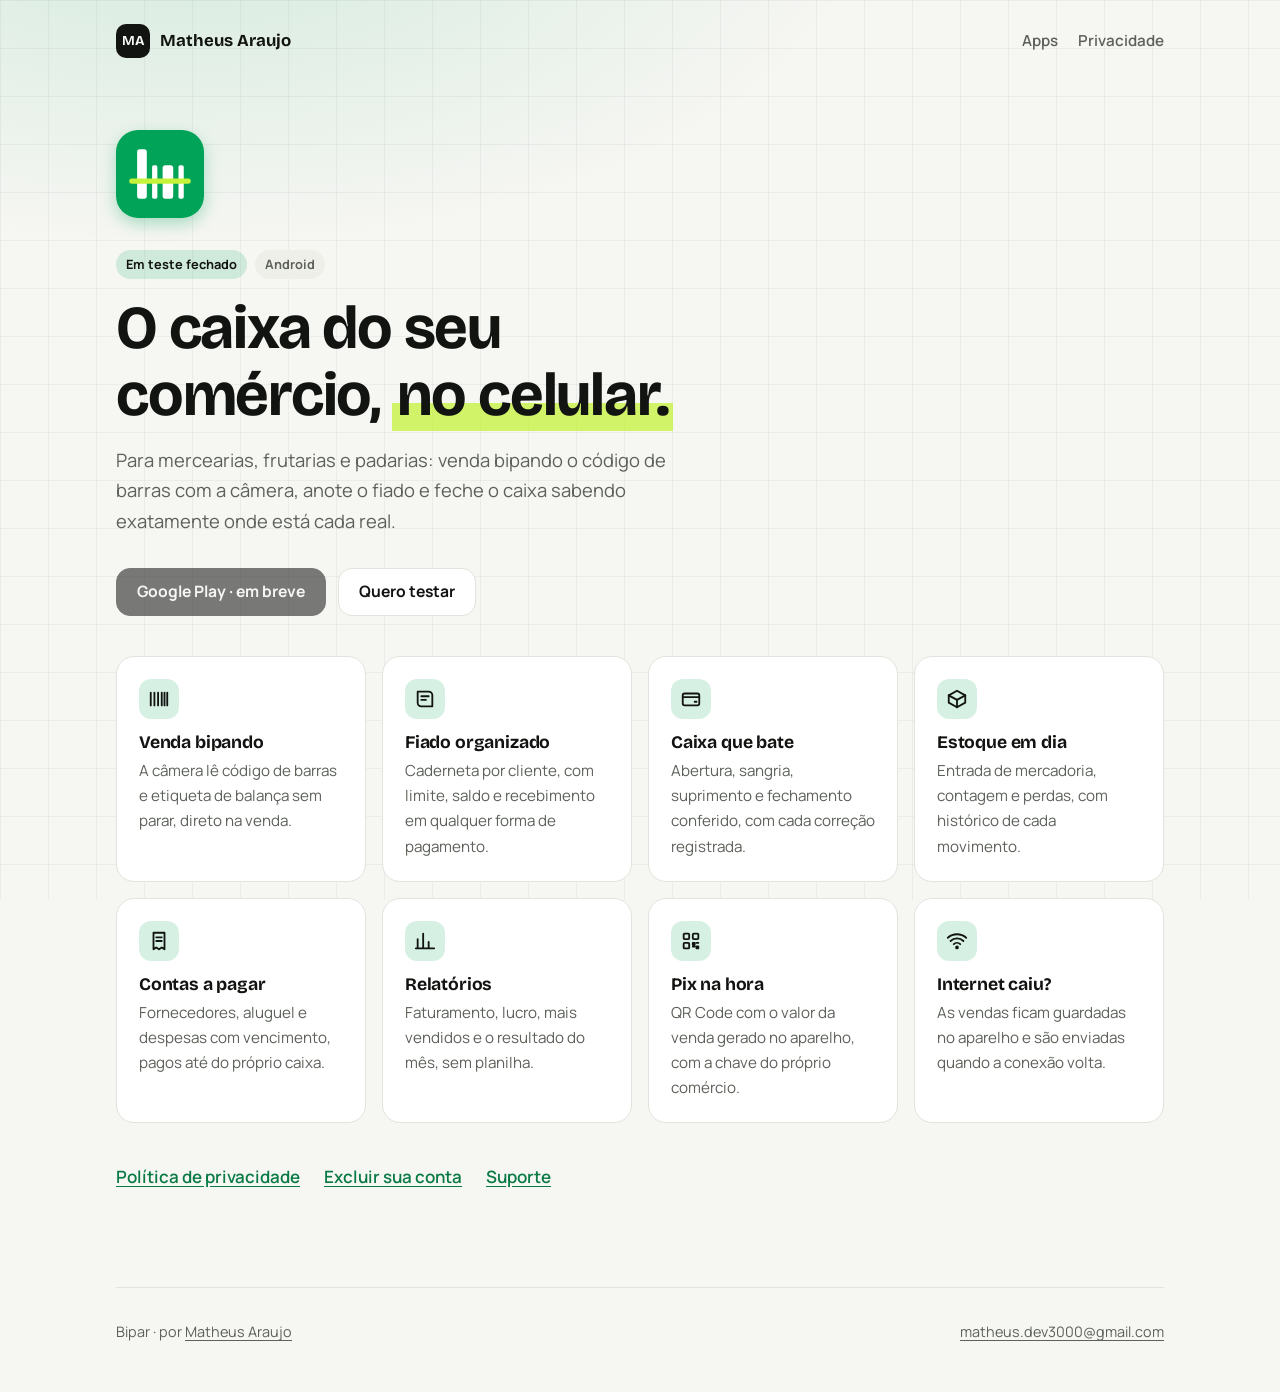
==== bipar/index.html @ b0554bd5 "Site com apps e políticas" ====
<!doctype html>
<html lang="pt-BR">
  <head>
    <meta charset="utf-8" />
    <meta name="viewport" content="width=device-width, initial-scale=1" />
    <title>Bipar · Caixa do pequeno comércio</title>
    <meta
      name="description"
      content="Bipar: vendas com leitor de código de barras, fiado, estoque, caixa e contas a pagar para mercearias, frutarias e padarias."
    />
    <link rel="icon" href="/bipar/icon.svg" type="image/svg+xml" />
    <link rel="preconnect" href="https://fonts.googleapis.com" />
    <link rel="preconnect" href="https://fonts.gstatic.com" crossorigin />
    <link
      rel="stylesheet"
      href="https://fonts.googleapis.com/css2?family=Bricolage+Grotesque:opsz,wght@12..96,700&family=Manrope:wght@400;600;700&display=swap"
    />
    <link rel="stylesheet" href="/assets/site.css" />
    <style>
      body {
        --accent: #00a357;
        --bg-glow: rgba(0, 163, 87, 0.14);
      }
      .lime {
        background: linear-gradient(transparent 62%, rgba(197, 242, 58, 0.75) 62%);
        padding: 0 0.08em;
      }
      @media (prefers-color-scheme: dark) {
        .lime {
          background: linear-gradient(transparent 62%, rgba(197, 242, 58, 0.32) 62%);
        }
      }
      .feature svg {
        width: 22px;
        height: 22px;
        stroke: currentColor;
        fill: none;
        stroke-width: 2;
        stroke-linecap: round;
        stroke-linejoin: round;
      }
    </style>
  </head>
  <body>
    <div class="wrap">
      <header class="site-header">
        <a class="brand" href="/"><span class="brand-mark">MA</span> Matheus Araujo</a>
        <nav class="nav">
          <a href="/#apps">Apps</a>
          <a href="/bipar/privacidade.html">Privacidade</a>
        </nav>
      </header>

      <main>
        <section class="app-hero">
          <img class="app-icon" src="/bipar/icon.svg" alt="Ícone do Bipar" width="88" height="88" />
          <div>
            <div class="tags">
              <span class="tag status">Em teste fechado</span>
              <span class="tag">Android</span>
            </div>
            <h1 style="margin-top: 16px">O caixa do seu comércio, <span class="lime">no celular.</span></h1>
            <p>
              Para mercearias, frutarias e padarias: venda bipando o código de barras com a câmera, anote o fiado e
              feche o caixa sabendo exatamente onde está cada real.
            </p>
            <div class="actions">
              <a class="button primary" aria-disabled="true">Google Play · em breve</a>
              <a class="button" href="mailto:matheus.dev3000@gmail.com?subject=Quero%20testar%20o%20Bipar">Quero testar</a>
            </div>
          </div>
        </section>

        <section class="features" aria-label="Funcionalidades">
          <article class="feature">
            <span class="glyph"><svg viewBox="0 0 24 24"><path d="M3 5v14M7 5v14M11 5v14M15 5v14M18 5v14M21 5v14" /></svg></span>
            <h3>Venda bipando</h3>
            <p>A câmera lê código de barras e etiqueta de balança sem parar, direto na venda.</p>
          </article>
          <article class="feature">
            <span class="glyph"><svg viewBox="0 0 24 24"><path d="M4 4h12a4 4 0 0 1 4 4v12H8a4 4 0 0 1-4-4z" /><path d="M8 9h8M8 13h5" /></svg></span>
            <h3>Fiado organizado</h3>
            <p>Caderneta por cliente, com limite, saldo e recebimento em qualquer forma de pagamento.</p>
          </article>
          <article class="feature">
            <span class="glyph"><svg viewBox="0 0 24 24"><rect x="3" y="6" width="18" height="13" rx="2" /><path d="M3 10h18M16 15h2" /></svg></span>
            <h3>Caixa que bate</h3>
            <p>Abertura, sangria, suprimento e fechamento conferido, com cada correção registrada.</p>
          </article>
          <article class="feature">
            <span class="glyph"><svg viewBox="0 0 24 24"><path d="M21 8 12 3 3 8v8l9 5 9-5z" /><path d="m3 8 9 5 9-5M12 13v8" /></svg></span>
            <h3>Estoque em dia</h3>
            <p>Entrada de mercadoria, contagem e perdas, com histórico de cada movimento.</p>
          </article>
          <article class="feature">
            <span class="glyph"><svg viewBox="0 0 24 24"><path d="M6 3h12v18l-3-2-3 2-3-2-3 2z" /><path d="M9 8h6M9 12h6" /></svg></span>
            <h3>Contas a pagar</h3>
            <p>Fornecedores, aluguel e despesas com vencimento, pagos até do próprio caixa.</p>
          </article>
          <article class="feature">
            <span class="glyph"><svg viewBox="0 0 24 24"><path d="M4 20V10M10 20V4M16 20v-7M22 20H2" /></svg></span>
            <h3>Relatórios</h3>
            <p>Faturamento, lucro, mais vendidos e o resultado do mês, sem planilha.</p>
          </article>
          <article class="feature">
            <span class="glyph"><svg viewBox="0 0 24 24"><rect x="4" y="4" width="6" height="6" rx="1" /><rect x="14" y="4" width="6" height="6" rx="1" /><rect x="4" y="14" width="6" height="6" rx="1" /><path d="M14 14h2v2h-2zM18 18h2v2h-2zM14 18h2M18 14h2" /></svg></span>
            <h3>Pix na hora</h3>
            <p>QR Code com o valor da venda gerado no aparelho, com a chave do próprio comércio.</p>
          </article>
          <article class="feature">
            <span class="glyph"><svg viewBox="0 0 24 24"><path d="M2 8.5a15 15 0 0 1 20 0M5 12a10 10 0 0 1 14 0M8.5 15.5a5 5 0 0 1 7 0" /><circle cx="12" cy="19" r="1" /></svg></span>
            <h3>Internet caiu?</h3>
            <p>As vendas ficam guardadas no aparelho e são enviadas quando a conexão volta.</p>
          </article>
        </section>

        <div class="links-row">
          <a href="/bipar/privacidade.html">Política de privacidade</a>
          <a href="/bipar/excluir-conta.html">Excluir sua conta</a>
          <a href="mailto:matheus.dev3000@gmail.com">Suporte</a>
        </div>
      </main>

      <footer class="site-footer">
        <span>Bipar · por <a href="/">Matheus Araujo</a></span>
        <span><a href="mailto:matheus.dev3000@gmail.com">matheus.dev3000@gmail.com</a></span>
      </footer>
    </div>
  </body>
</html>
---- assets/site.css ----
/* Tokens ------------------------------------------------------------------ */

:root {
  --bg: #f6f6f3;
  --bg-glow: rgba(0, 163, 87, 0.1);
  --surface: #ffffff;
  --surface-2: #efefea;
  --text: #121411;
  --muted: #5c6159;
  --border: #e2e3dc;
  --grid-line: rgba(18, 20, 17, 0.045);
  --link: #0a7a45;
  --shadow: 0 1px 2px rgba(18, 20, 17, 0.04), 0 8px 24px rgba(18, 20, 17, 0.06);
  --shadow-hover: 0 2px 4px rgba(18, 20, 17, 0.05), 0 18px 40px rgba(18, 20, 17, 0.1);

  --font-display: 'Bricolage Grotesque', system-ui, sans-serif;
  --font-body: 'Manrope', system-ui, -apple-system, 'Segoe UI', sans-serif;
  --radius: 20px;
  --gutter: 16px;

  color-scheme: light;
}

@media (prefers-color-scheme: dark) {
  :root:not([data-theme='light']) {
    --bg: #0c0e0c;
    --bg-glow: rgba(43, 212, 131, 0.12);
    --surface: #151815;
    --surface-2: #1c201c;
    --text: #eceee9;
    --muted: #9aa197;
    --border: #262a25;
    --grid-line: rgba(236, 238, 233, 0.04);
    --link: #5fdc9c;
    --shadow: 0 1px 2px rgba(0, 0, 0, 0.3), 0 8px 24px rgba(0, 0, 0, 0.25);
    --shadow-hover: 0 2px 4px rgba(0, 0, 0, 0.35), 0 18px 40px rgba(0, 0, 0, 0.4);
    color-scheme: dark;
  }
}

:root[data-theme='dark'] {
  --bg: #0c0e0c;
  --bg-glow: rgba(43, 212, 131, 0.12);
  --surface: #151815;
  --surface-2: #1c201c;
  --text: #eceee9;
  --muted: #9aa197;
  --border: #262a25;
  --grid-line: rgba(236, 238, 233, 0.04);
  --link: #5fdc9c;
  --shadow: 0 1px 2px rgba(0, 0, 0, 0.3), 0 8px 24px rgba(0, 0, 0, 0.25);
  --shadow-hover: 0 2px 4px rgba(0, 0, 0, 0.35), 0 18px 40px rgba(0, 0, 0, 0.4);
  color-scheme: dark;
}

/* Base -------------------------------------------------------------------- */

*,
*::before,
*::after {
  box-sizing: border-box;
}

html {
  -webkit-text-size-adjust: 100%;
}

body {
  margin: 0;
  min-height: 100vh;
  background-color: var(--bg);
  background-image:
    radial-gradient(60rem 30rem at 15% -10%, var(--bg-glow), transparent 70%),
    linear-gradient(var(--grid-line) 1px, transparent 1px),
    linear-gradient(90deg, var(--grid-line) 1px, transparent 1px);
  background-size: auto, 48px 48px, 48px 48px;
  background-attachment: fixed;
  color: var(--text);
  font: 400 17px/1.65 var(--font-body);
  -webkit-font-smoothing: antialiased;
}

a {
  color: var(--link);
  text-underline-offset: 3px;
}

a:focus-visible,
button:focus-visible {
  outline: 2px solid var(--link);
  outline-offset: 3px;
  border-radius: 6px;
}

h1,
h2,
h3 {
  font-family: var(--font-display);
  font-weight: 700;
  letter-spacing: -0.02em;
  line-height: 1.1;
  margin: 0;
}

img {
  display: block;
  max-width: 100%;
}

.wrap {
  width: 100%;
  max-width: 1080px;
  margin: 0 auto;
  padding: 0 var(--gutter);
}

.wrap.narrow {
  max-width: 760px;
}

/* Header / footer --------------------------------------------------------- */

.site-header {
  display: flex;
  align-items: center;
  justify-content: space-between;
  gap: 16px;
  padding: 24px 0;
}

.brand {
  display: inline-flex;
  align-items: center;
  gap: 10px;
  color: var(--text);
  text-decoration: none;
  font-family: var(--font-display);
  font-weight: 700;
  font-size: 1.05rem;
}

.brand-mark {
  display: grid;
  place-items: center;
  width: 34px;
  height: 34px;
  border-radius: 10px;
  background: var(--text);
  color: var(--bg);
  font-size: 0.85rem;
  letter-spacing: -0.03em;
}

.nav {
  display: flex;
  gap: 20px;
  font-size: 0.95rem;
}

.nav a {
  color: var(--muted);
  text-decoration: none;
  font-weight: 600;
}

.nav a:hover {
  color: var(--text);
}

.site-footer {
  margin-top: 96px;
  padding: 32px 0 48px;
  border-top: 1px solid var(--border);
  color: var(--muted);
  font-size: 0.9rem;
  display: flex;
  flex-wrap: wrap;
  gap: 8px 24px;
  justify-content: space-between;
}

.site-footer a {
  color: var(--muted);
}

/* Home hero --------------------------------------------------------------- */

.hero {
  padding: 72px 0 56px;
}

.eyebrow {
  display: inline-flex;
  align-items: center;
  gap: 8px;
  padding: 6px 12px;
  border: 1px solid var(--border);
  border-radius: 999px;
  background: var(--surface);
  color: var(--muted);
  font-size: 0.85rem;
  font-weight: 600;
}

.eyebrow .dot {
  width: 8px;
  height: 8px;
  border-radius: 50%;
  background: #2bd483;
  box-shadow: 0 0 0 4px rgba(43, 212, 131, 0.18);
}

.hero h1 {
  margin-top: 24px;
  font-size: clamp(2.6rem, 7vw, 4.6rem);
  max-width: 14ch;
}

.hero h1 .soft {
  color: var(--muted);
}

.hero p {
  margin: 20px 0 0;
  max-width: 34rem;
  color: var(--muted);
  font-size: 1.15rem;
}

.actions {
  display: flex;
  flex-wrap: wrap;
  gap: 12px;
  margin-top: 32px;
}

.button {
  display: inline-flex;
  align-items: center;
  gap: 8px;
  min-height: 48px;
  padding: 0 20px;
  border-radius: 14px;
  border: 1px solid var(--border);
  background: var(--surface);
  color: var(--text);
  font-weight: 700;
  font-size: 0.98rem;
  text-decoration: none;
  transition: transform 0.15s ease, box-shadow 0.15s ease;
}

.button:hover {
  transform: translateY(-1px);
  box-shadow: var(--shadow);
}

.button.primary {
  background: var(--text);
  border-color: var(--text);
  color: var(--bg);
}

.button[aria-disabled='true'] {
  opacity: 0.55;
  pointer-events: none;
}

/* App list ---------------------------------------------------------------- */

.section-title {
  display: flex;
  align-items: baseline;
  justify-content: space-between;
  gap: 16px;
  margin-bottom: 20px;
}

.section-title h2 {
  font-size: 1.6rem;
}

.section-title span {
  color: var(--muted);
  font-size: 0.95rem;
}

.apps {
  display: grid;
  grid-template-columns: repeat(auto-fill, minmax(300px, 1fr));
  gap: 20px;
}

.app-card {
  --accent: var(--link);
  position: relative;
  display: flex;
  flex-direction: column;
  gap: 16px;
  padding: 24px;
  border: 1px solid var(--border);
  border-radius: var(--radius);
  background: var(--surface);
  box-shadow: var(--shadow);
  transition: transform 0.2s ease, box-shadow 0.2s ease, border-color 0.2s ease;
  overflow: hidden;
}

.app-card::before {
  content: '';
  position: absolute;
  inset: 0 0 auto;
  height: 4px;
  background: var(--accent);
}

.app-card:hover {
  transform: translateY(-3px);
  box-shadow: var(--shadow-hover);
  border-color: color-mix(in srgb, var(--accent) 40%, var(--border));
}

.app-card header {
  display: flex;
  align-items: center;
  gap: 16px;
}

.app-icon {
  width: 60px;
  height: 60px;
  border-radius: 16px;
  flex: none;
  box-shadow: 0 6px 16px color-mix(in srgb, var(--accent) 30%, transparent);
}

.app-card h3 {
  font-size: 1.4rem;
}

.app-card h3 a {
  color: inherit;
  text-decoration: none;
}

/* The whole card is clickable through the title link */
.app-card h3 a::after {
  content: '';
  position: absolute;
  inset: 0;
}

.app-card p {
  margin: 0;
  color: var(--muted);
}

.tags {
  display: flex;
  flex-wrap: wrap;
  gap: 8px;
}

.tag {
  padding: 4px 10px;
  border-radius: 999px;
  background: var(--surface-2);
  color: var(--muted);
  font-size: 0.8rem;
  font-weight: 700;
}

.tag.status {
  background: color-mix(in srgb, var(--accent) 16%, transparent);
  color: var(--text);
}

.app-card footer {
  display: flex;
  gap: 16px;
  margin-top: auto;
  padding-top: 8px;
  font-size: 0.9rem;
  font-weight: 600;
}

/* Secondary links sit above the card-wide link */
.app-card footer a {
  position: relative;
  z-index: 1;
}

.app-card.placeholder {
  justify-content: center;
  align-items: flex-start;
  border-style: dashed;
  background: transparent;
  box-shadow: none;
}

.app-card.placeholder::before {
  display: none;
}

.app-card.placeholder:hover {
  transform: none;
}

/* App page ---------------------------------------------------------------- */

.app-hero {
  display: grid;
  gap: 32px;
  padding: 48px 0 40px;
}

.app-hero .app-icon {
  width: 88px;
  height: 88px;
  border-radius: 22px;
}

.app-hero h1 {
  font-size: clamp(2.4rem, 6vw, 3.8rem);
  max-width: 16ch;
}

.app-hero p {
  margin: 16px 0 0;
  max-width: 36rem;
  color: var(--muted);
  font-size: 1.15rem;
}

.features {
  display: grid;
  grid-template-columns: repeat(auto-fill, minmax(240px, 1fr));
  gap: 16px;
}

.feature {
  padding: 22px;
  border: 1px solid var(--border);
  border-radius: 18px;
  background: var(--surface);
}

.feature .glyph {
  display: grid;
  place-items: center;
  width: 40px;
  height: 40px;
  border-radius: 12px;
  background: color-mix(in srgb, var(--accent) 16%, transparent);
  font-size: 1.2rem;
}

.feature h3 {
  margin-top: 14px;
  font-size: 1.1rem;
  letter-spacing: -0.01em;
}

.feature p {
  margin: 6px 0 0;
  color: var(--muted);
  font-size: 0.95rem;
}

.links-row {
  display: flex;
  flex-wrap: wrap;
  gap: 12px 24px;
  margin-top: 40px;
  font-weight: 600;
}

/* Documents (policies) ---------------------------------------------------- */

.doc {
  padding: 32px 0 0;
}

.back {
  display: inline-flex;
  align-items: center;
  gap: 6px;
  color: var(--muted);
  font-weight: 600;
  text-decoration: none;
  font-size: 0.95rem;
}

.back:hover {
  color: var(--text);
}

.doc h1 {
  margin-top: 24px;
  font-size: clamp(2rem, 5vw, 2.8rem);
}

.doc .updated {
  margin: 12px 0 32px;
  color: var(--muted);
}

.doc h2 {
  margin: 40px 0 12px;
  font-size: 1.3rem;
  letter-spacing: -0.01em;
}

.doc p,
.doc li {
  color: color-mix(in srgb, var(--text) 88%, var(--muted));
}

.doc ul,
.doc ol {
  padding-left: 1.3rem;
}

.doc li + li {
  margin-top: 6px;
}

.box {
  margin: 16px 0;
  padding: 18px 22px;
  border: 1px solid var(--border);
  border-radius: 16px;
  background: var(--surface);
}

.box ol {
  margin: 0;
}

@media (max-width: 560px) {
  body {
    font-size: 16px;
  }

  .nav {
    gap: 14px;
  }

  .hero {
    padding: 40px 0 40px;
  }

  .apps {
    grid-template-columns: 1fr;
  }
}

@media (prefers-reduced-motion: reduce) {
  * {
    transition: none !important;
  }
}
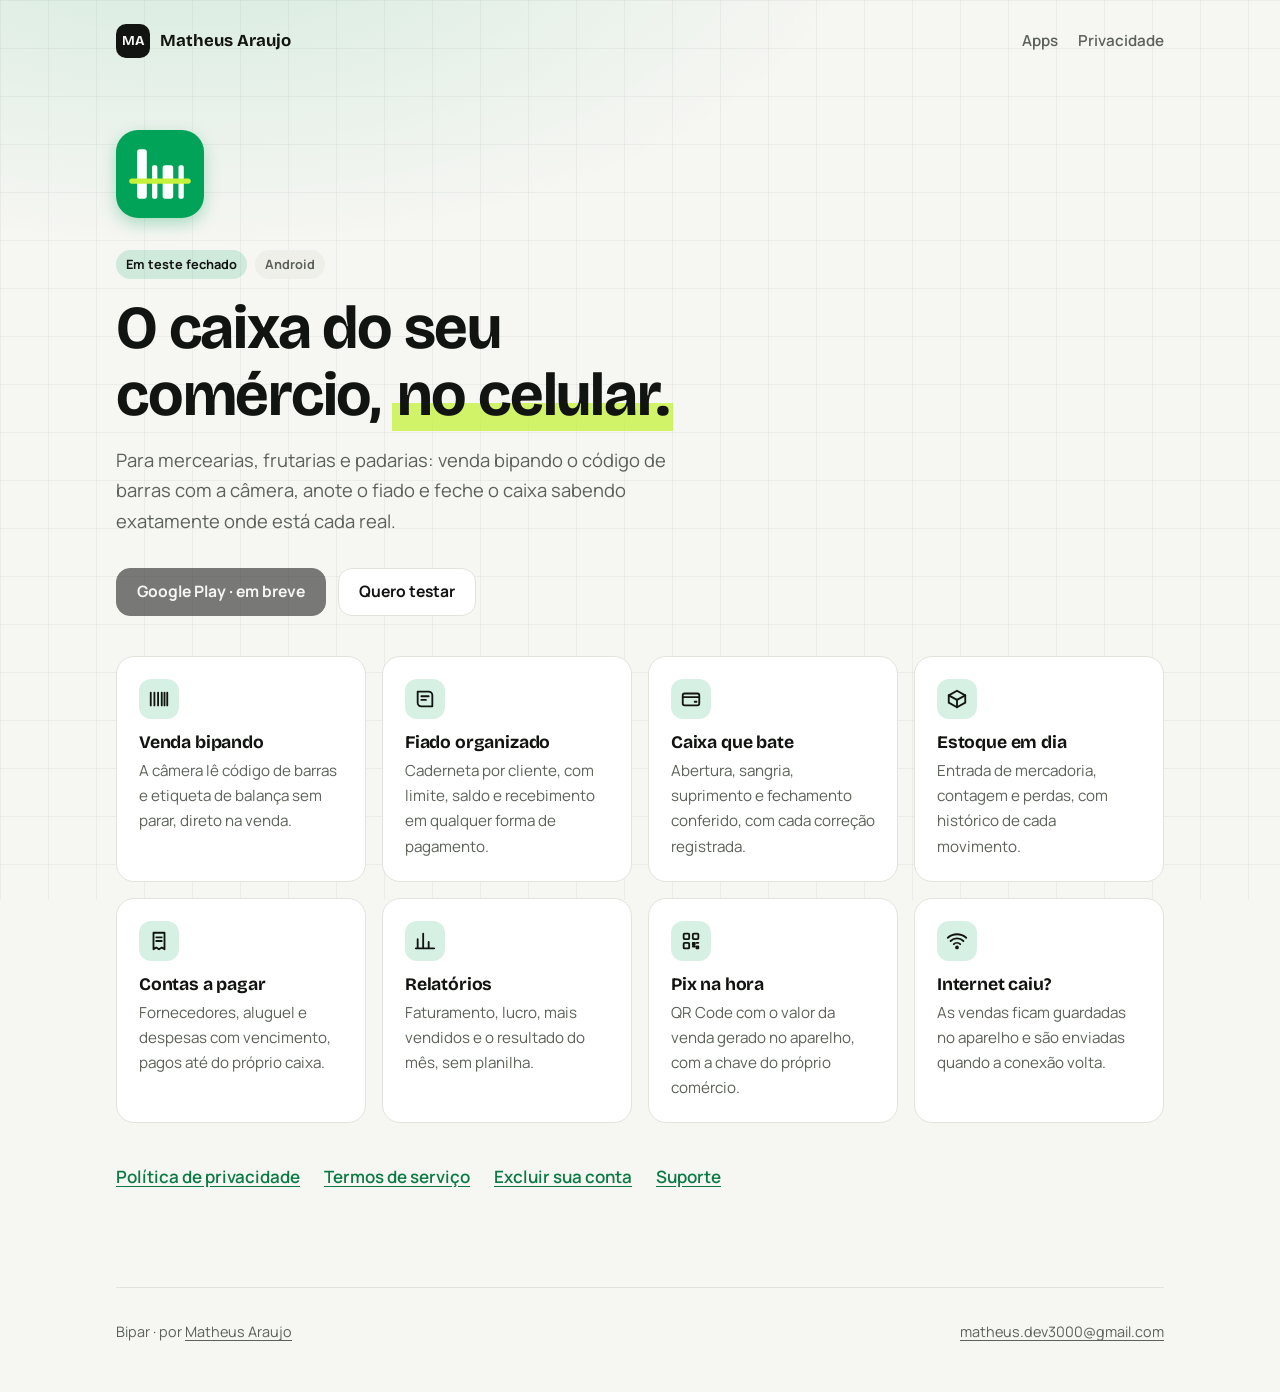
==== commit 0e5453eb: "Add Terms of Service page and link in the navigation" ====
--- a/bipar/index.html
+++ b/bipar/index.html
@@ -116,6 +116,7 @@
 
         <div class="links-row">
           <a href="/bipar/privacidade.html">Política de privacidade</a>
+          <a href="/bipar/termos.html">Termos de serviço</a>
           <a href="/bipar/excluir-conta.html">Excluir sua conta</a>
           <a href="mailto:matheus.dev3000@gmail.com">Suporte</a>
         </div>
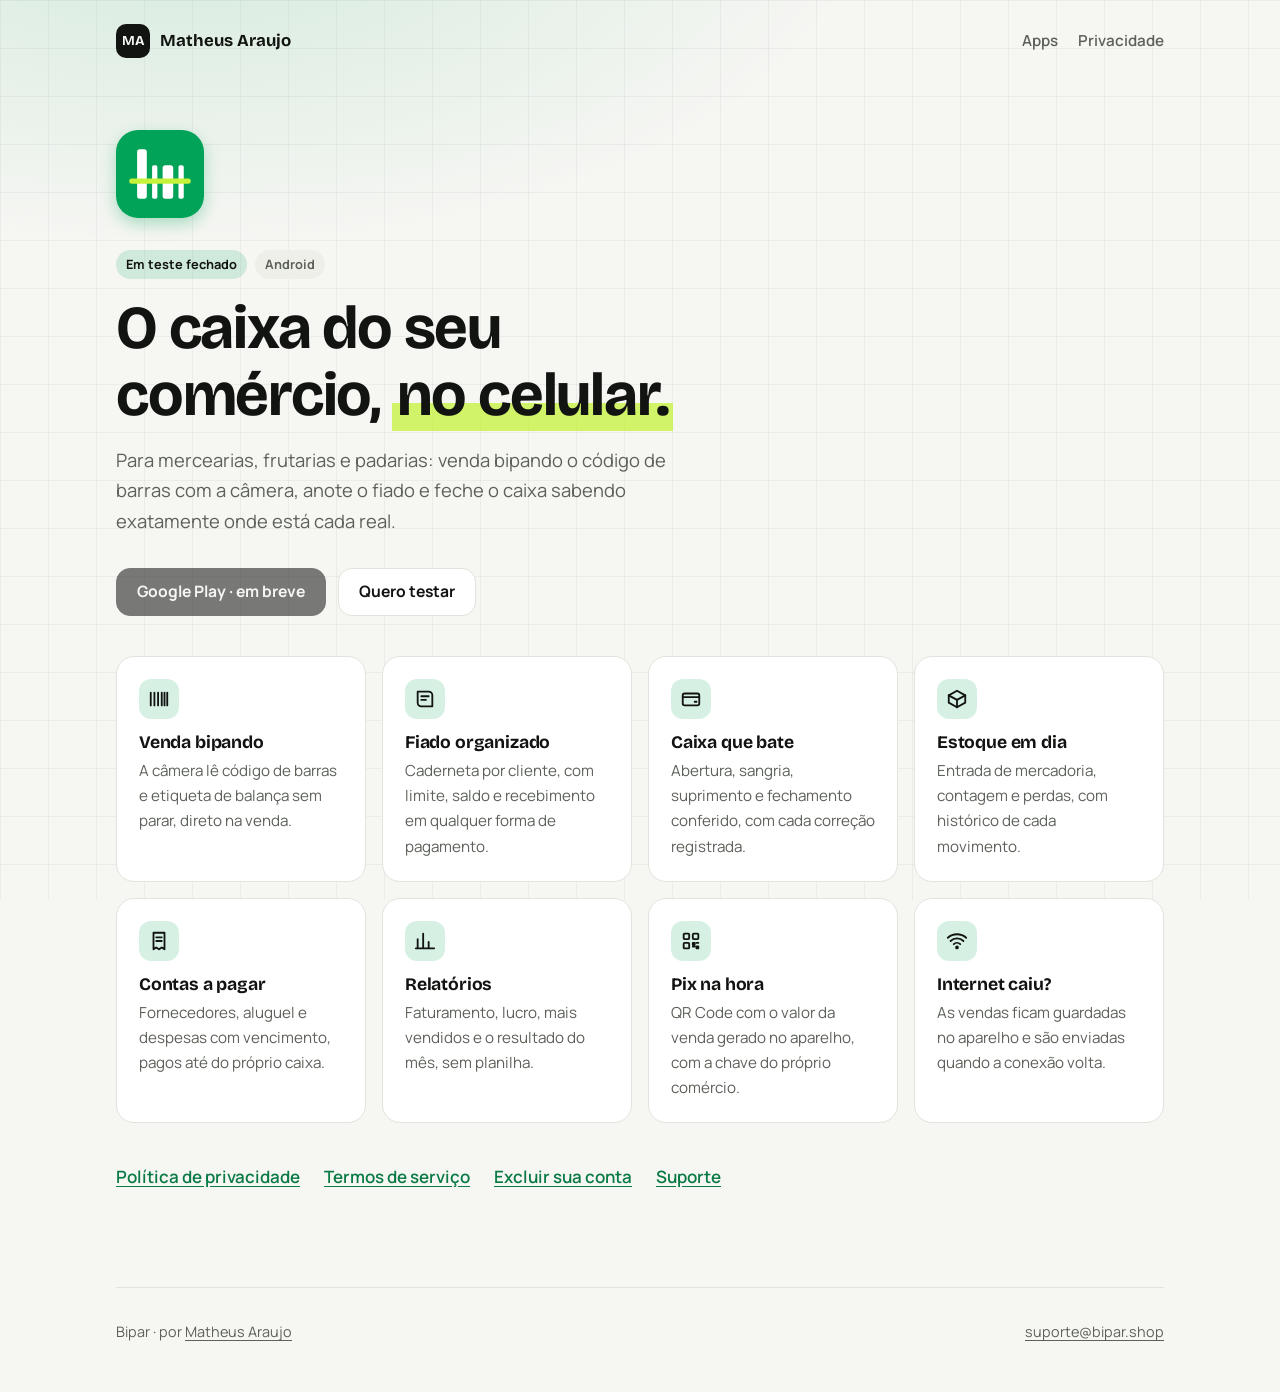
==== commit 99ed499b: "Update email contact to support@bipar.shop across multiple pages" ====
--- a/bipar/index.html
+++ b/bipar/index.html
@@ -66,7 +66,7 @@
             </p>
             <div class="actions">
               <a class="button primary" aria-disabled="true">Google Play · em breve</a>
-              <a class="button" href="mailto:matheus.dev3000@gmail.com?subject=Quero%20testar%20o%20Bipar">Quero testar</a>
+              <a class="button" href="mailto:suporte@bipar.shop?subject=Quero%20testar%20o%20Bipar">Quero testar</a>
             </div>
           </div>
         </section>
@@ -118,13 +118,13 @@
           <a href="/bipar/privacidade.html">Política de privacidade</a>
           <a href="/bipar/termos.html">Termos de serviço</a>
           <a href="/bipar/excluir-conta.html">Excluir sua conta</a>
-          <a href="mailto:matheus.dev3000@gmail.com">Suporte</a>
+          <a href="mailto:suporte@bipar.shop">Suporte</a>
         </div>
       </main>
 
       <footer class="site-footer">
         <span>Bipar · por <a href="/">Matheus Araujo</a></span>
-        <span><a href="mailto:matheus.dev3000@gmail.com">matheus.dev3000@gmail.com</a></span>
+        <span><a href="mailto:suporte@bipar.shop">suporte@bipar.shop</a></span>
       </footer>
     </div>
   </body>
